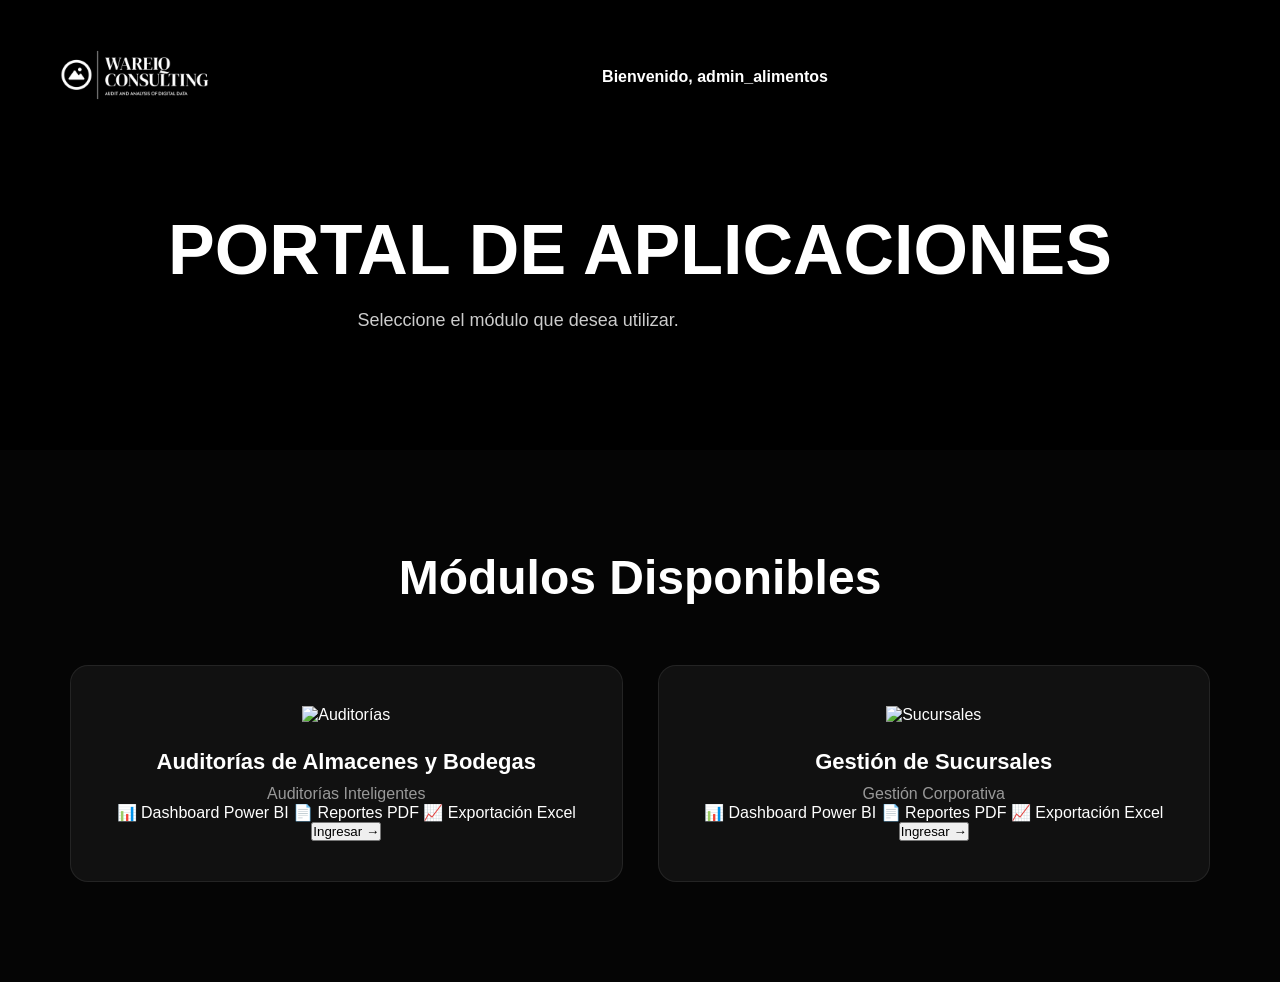
==== apps-alimentos.html @ 6fc06c39 "Add files via upload" ====
<!DOCTYPE html>
<html lang="es">

<head>

    <meta charset="UTF-8">
    <meta name="viewport" content="width=device-width, initial-scale=1.0">

    <title>Aplicaciones | Compañía de Alimentos</title>

    <link rel="stylesheet" href="style.css">

</head>

<body>

<header class="navbar">

    <div class="logo">

        <img src="logo.png" alt="WareIQ">

    </div>

    <nav>

        <span style="color:white;font-weight:600;">

            Bienvenido, admin_alimentos

        </span>

    </nav>

</header>


<section class="page-hero solutions-banner">

    <div class="page-hero-content">

        <h1>PORTAL DE APLICACIONES</h1>

        <p>

            Seleccione el módulo que desea utilizar.

        </p>

    </div>

</section>


<section class="clients">

    <h2>Módulos Disponibles</h2>

    <div class="client-grid">


        <div class="client-card">

            <img src="auditoria-almacenes.jpg" alt="Auditorías">

            <h3>Auditorías de Almacenes y Bodegas</h3>

            <p class="client-type">

                Auditorías Inteligentes

            </p>

            <div class="client-info">

                <span>📊 Dashboard Power BI</span>

                <span>📄 Reportes PDF</span>

                <span>📈 Exportación Excel</span>

            </div>

            <button class="client-btn">

                Ingresar →

            </button>

        </div>



        <div class="client-card">

            <img src="gestion-sucursales.jpg" alt="Sucursales">

            <h3>Gestión de Sucursales</h3>

            <p class="client-type">

                Gestión Corporativa

            </p>

            <div class="client-info">

                <span>📊 Dashboard Power BI</span>

                <span>📄 Reportes PDF</span>

                <span>📈 Exportación Excel</span>

            </div>

            <button class="client-btn">

                Ingresar →

            </button>

        </div>


    </div>

</section>


</body>

</html>
---- style.css ----
*{
    margin:0;
    padding:0;
    box-sizing:border-box;
}

body{
    font-family:'Montserrat', sans-serif;
    background:black;
    color:white;
    overflow-x:hidden;
}

/* NAVBAR */

.navbar{
    position:fixed;
    top:0;
    left:0;
    width:100%;
    height:90px;

    display:grid;
    grid-template-columns:auto 1fr auto;
    align-items:center;

    padding:0 60px;
    z-index:9999;
}

.navbar.scrolled{
    background:rgba(0,0,0,0.9);
}

.logo{
    justify-self:start;
}
.logo img{
    max-height:150px;
    width:auto;
}

nav{
    justify-self:center;
    display:flex;
    gap:40px;
    align-items:center;
}

.menu-btn{
    justify-self:end;
    font-size:28px;
    cursor:pointer;
}

nav a{
    text-decoration:none;
    color:white;
    font-size:14px;
    font-weight:600;
    transition:0.3s;
}

nav a:hover{
    opacity:0.7;
}

/* HERO */

.hero{
    height:100vh;
    position:relative;
    display:flex;
    align-items:center;
    padding:140px 60px 80px;

    background-image:
    linear-gradient(
        to top,
        rgba(0,0,0,0.85),
        rgba(0,0,0,0.35)
    ),
    url('https://images.unsplash.com/photo-1520607162513-77705c0f0d4a?q=80&w=1974&auto=format&fit=crop');

    background-size:cover;
    background-position:center;
    background-repeat:no-repeat;
}

.overlay{
    position:absolute;
    width:100%;
    height:100%;
    background:linear-gradient(
        to top,
        rgba(0,0,0,0.9),
        rgba(0,0,0,0.2)
    );
}

.hero-content{
    position:relative;
    z-index:2;
    max-width:700px;
}

.subtitle{
    font-size:16px;
    margin-bottom:20px;
    letter-spacing:3px;
}

.hero h1{
    font-size:58px;
    line-height:1;
    font-weight:900;
    margin-bottom:30px;
    max-width:700px;
}

.hero-btn{
    padding:18px 45px;
    border:2px solid white;
    background:transparent;
    color:white;
    cursor:pointer;
    font-size:14px;
    font-weight:700;
    transition:0.4s;
}

.hero-btn:hover{
    background:white;
    color:black;
}

/* SERVICES */

.services{

    display:grid;

    grid-template-columns:repeat(auto-fit,minmax(330px,1fr));

    gap:45px;

    padding:140px 80px;

    background:#050505;

}

.service-card{

    background:#0d0d0d;

    border:1px solid rgba(255,255,255,.08);

    border-radius:18px;

    padding:45px;

    transition:.45s;

    position:relative;

    overflow:hidden;

    cursor:pointer;

}

.service-card::before{

    content:"";

    position:absolute;

    inset:0;

    background:linear-gradient(
        135deg,
        rgba(255,187,0,.08),
        transparent 60%
    );

    opacity:0;

    transition:.45s;

}

.service-card:hover{

    transform:translateY(-12px);

    border-color:#d4a017;

    box-shadow:
        0 0 18px rgba(212,160,23,.35),
        0 0 45px rgba(212,160,23,.15);

}

.service-card:hover::before{

    opacity:1;

}

.service-card h2{

    font-size:34px;

    margin-top:25px;

    margin-bottom:20px;

    font-weight:700;

}

.service-card p{

    color:#bdbdbd;

    line-height:1.8;

    font-size:18px;

}

/* ABOUT */

.about{
    display:grid;
    grid-template-columns:1fr 1fr;
    padding:140px 60px;
    gap:50px;
    background:black;
}

.about h2{
    font-size:60px;
    line-height:1.1;
}

.about p{
    font-size:20px;
    line-height:1.8;
    opacity:0.8;
}

/* SOLUTIONS */

.solutions{
    display:grid;
    grid-template-columns:repeat(3,1fr);
}

.solution{
    height:350px;
    display:flex;
    align-items:flex-end;
    padding:40px;
    background-size:cover;
    background-position:center;
    position:relative;
    overflow:hidden;
}

.solution::before{
    content:'';
    position:absolute;
    width:100%;
    height:100%;
    background:rgba(0,0,0,0.45);
    top:0;
    left:0;
}

.solution h3{
    position:relative;
    z-index:2;
    font-size:32px;
}

.solution:nth-child(1){
    background-image:url('https://images.unsplash.com/photo-1554224155-6726b3ff858f');
}

.solution:nth-child(2){
    background-image:url('https://images.unsplash.com/photo-1516321318423-f06f85e504b3');
}

.solution:nth-child(3){
    background-image:url('https://images.unsplash.com/photo-1460925895917-afdab827c52f');
}

/* CONTACT */

.contact{
    padding:150px 60px;
    text-align:center;
    background:#050505;
}

.contact h2{
    font-size:70px;
    margin-bottom:20px;
}

.contact p{
    max-width:700px;
    margin:auto;
    line-height:1.8;
    opacity:0.8;
    margin-bottom:40px;
}

.contact button{
    padding:20px 50px;
    background:white;
    color:black;
    border:none;
    font-weight:700;
    cursor:pointer;
    transition:0.4s;
}

.contact button:hover{
    opacity:0.8;
}

/* RESPONSIVE */

@media(max-width:1000px){

    .hero h1{
        font-size:55px;
    }

    .services{
        grid-template-columns:1fr;
    }

    .solutions{
        grid-template-columns:1fr;
    }

    .about{
        grid-template-columns:1fr;
    }

    nav{
        display:none;
    }

}

/* HERO INTERNO */

.page-hero{
    height:50vh;
    display:flex;
    align-items:center;
    justify-content:center;
    text-align:center;

    position:relative;

    background-size:cover;
    background-position:center;
    background-repeat:no-repeat;

    padding-top:90px;
}

.page-hero::before{
    content:'';
    position:absolute;
    inset:0;

    background:rgba(0,0,0,0.65);
}

.page-hero-content{
    position:relative;
    z-index:2;
}

.page-hero h1{
    font-size:70px;
    font-weight:900;
    margin-bottom:20px;
}

.page-hero p{
    font-size:18px;
    opacity:.8;
    max-width:700px;
}

/* FONDOS PARA CADA PAGINA */

.services-banner{
    background-image:
    url('https://images.unsplash.com/photo-1554224155-6726b3ff858f?q=80&w=1974&auto=format&fit=crop');
}

.about-banner{
    background-image:
    url('https://images.unsplash.com/photo-1521791136064-7986c2920216?q=80&w=1974&auto=format&fit=crop');
}

.solutions-banner{
    background-image:
    url('https://images.unsplash.com/photo-1516321318423-f06f85e504b3?q=80&w=1974&auto=format&fit=crop');
}

.contact-banner{
    background-image:
    url('https://images.unsplash.com/photo-1552664730-d307ca884978?q=80&w=1974&auto=format&fit=crop');
}

.icon{

    font-size:52px;

    color:#d4a017;

    margin-bottom:10px;

    transition:.4s;

}

.service-card:hover .icon{

    transform:scale(1.15);

    text-shadow:0 0 18px rgba(212,160,23,.7);

}

.arrow{

    margin-top:35px;

    color:#d4a017;

    font-size:34px;

    transition:.4s;

}

.service-card:hover .arrow{

    transform:translateX(12px);

}

/* ===========================
   PORTAL DE CLIENTES
=========================== */

.clients{

    padding:100px 70px;

    background:#050505;

    text-align:center;

}

.clients h2{

    font-size:48px;

    margin-bottom:60px;

    font-weight:800;

}

.client-grid{

    display:grid;

    grid-template-columns:repeat(auto-fit,minmax(220px,1fr));

    gap:35px;

}

.client-card{

    background:#111;

    border:1px solid rgba(255,255,255,.08);

    border-radius:18px;

    padding:40px;

    transition:.4s;

    cursor:pointer;

}

.client-card:hover{

    transform:translateY(-10px);

    border-color:#d4a017;

    box-shadow:
    0 0 20px rgba(212,160,23,.30);

}

.client-card img{

    width:140px;

    height:90px;

    object-fit:contain;

    margin-bottom:25px;

}

.client-card h3{

    font-size:22px;

    margin-bottom:10px;

}

.client-card p{

    color:#999;

}

/* ===========================
      LOGIN CLIENTES
=========================== */

.login-section{

    background:#050505;

    padding:120px 20px;

    display:flex;

    justify-content:center;

}

.login-card{

    width:500px;

    background:rgba(20,20,20,.90);

    border:1px solid rgba(255,255,255,.08);

    border-radius:22px;

    padding:55px;

    backdrop-filter:blur(15px);

    transition:.4s;

    box-shadow:0 15px 40px rgba(0,0,0,.45);

}

.login-card:hover{

    border-color:#d4a017;

    box-shadow:
        0 0 20px rgba(212,160,23,.25),
        0 20px 45px rgba(0,0,0,.55);

}

.login-icon{

    width:80px;

    height:80px;

    margin:auto;

    margin-bottom:20px;

    display:flex;

    justify-content:center;

    align-items:center;

    font-size:34px;

    border-radius:50%;

    background:#d4a017;

}

.login-card h2{

    text-align:center;

    font-size:34px;

    margin-bottom:15px;

}

.login-text{

    text-align:center;

    color:#999;

    margin-bottom:40px;

    line-height:1.6;

}

.input-group{

    margin-bottom:25px;

}

.input-group label{

    display:block;

    margin-bottom:10px;

    font-weight:600;

}

.input-group input{

    width:100%;

    padding:18px;

    border-radius:12px;

    border:1px solid rgba(255,255,255,.08);

    background:#111;

    color:white;

    font-size:16px;

    transition:.3s;

}

.input-group input:focus{

    outline:none;

    border-color:#d4a017;

    box-shadow:0 0 15px rgba(212,160,23,.25);

}

.login-btn{

    width:100%;

    padding:18px;

    border:none;

    border-radius:12px;

    margin-top:20px;

    font-size:17px;

    font-weight:700;

    background:#d4a017;

    color:#111;

    cursor:pointer;

    transition:.35s;

}

.login-btn:hover{

    transform:translateY(-3px);

    box-shadow:0 0 20px rgba(212,160,23,.45);

}

/*======================================
            MODAL LOGIN
======================================*/

.modal{

    display:none;

    position:fixed;

    z-index:99999;

    left:0;

    top:0;

    width:100%;

    height:100%;

    background:rgba(0,0,0,.75);

    backdrop-filter:blur(8px);

    justify-content:center;

    align-items:center;

}

.modal-content{

    width:480px;

    background:#111;

    border-radius:20px;

    padding:45px;

    border:1px solid rgba(255,255,255,.08);

    position:relative;

    animation:modalOpen .35s ease;

    box-shadow:0 25px 60px rgba(0,0,0,.6);

}

@keyframes modalOpen{

    from{

        opacity:0;

        transform:translateY(-30px);

    }

    to{

        opacity:1;

        transform:translateY(0);

    }

}

.close{

    position:absolute;

    right:25px;

    top:18px;

    font-size:34px;

    cursor:pointer;

    color:white;

    transition:.3s;

}

.close:hover{

    color:#d4a017;

}

.modal-content h2{

    text-align:center;

    margin-bottom:10px;

    font-size:34px;

}

.modal-content p{

    text-align:center;

    color:#aaa;

    margin-bottom:35px;

}

.modal-content form{

    display:flex;

    flex-direction:column;

}

.modal-content label{

    margin-bottom:8px;

    margin-top:18px;

    font-weight:600;

}

.modal-content input,
.modal-content select{

    padding:16px;

    border-radius:10px;

    border:1px solid rgba(255,255,255,.08);

    background:#1a1a1a;

    color:white;

    font-size:15px;

}

.modal-content input:focus,
.modal-content select:focus{

    outline:none;

    border-color:#d4a017;

    box-shadow:0 0 15px rgba(212,160,23,.25);

}

.modal-content button{

    margin-top:35px;

    padding:18px;

    border:none;

    border-radius:10px;

    background:#d4a017;

    color:black;

    font-size:16px;

    font-weight:700;

    cursor:pointer;

    transition:.3s;

}

.modal-content button:hover{

    transform:translateY(-3px);

    box-shadow:0 0 18px rgba(212,160,23,.4);

}

.empresa-seleccionada{

    margin-top: 10px;
    margin-bottom: 25px;

    color: #d4a017;

    font-weight: 600;

    text-align: center;

    font-size: 16px;

}
#mensajeLogin{

    margin-top:20px;

    text-align:center;

    font-weight:bold;

    min-height:24px;

}
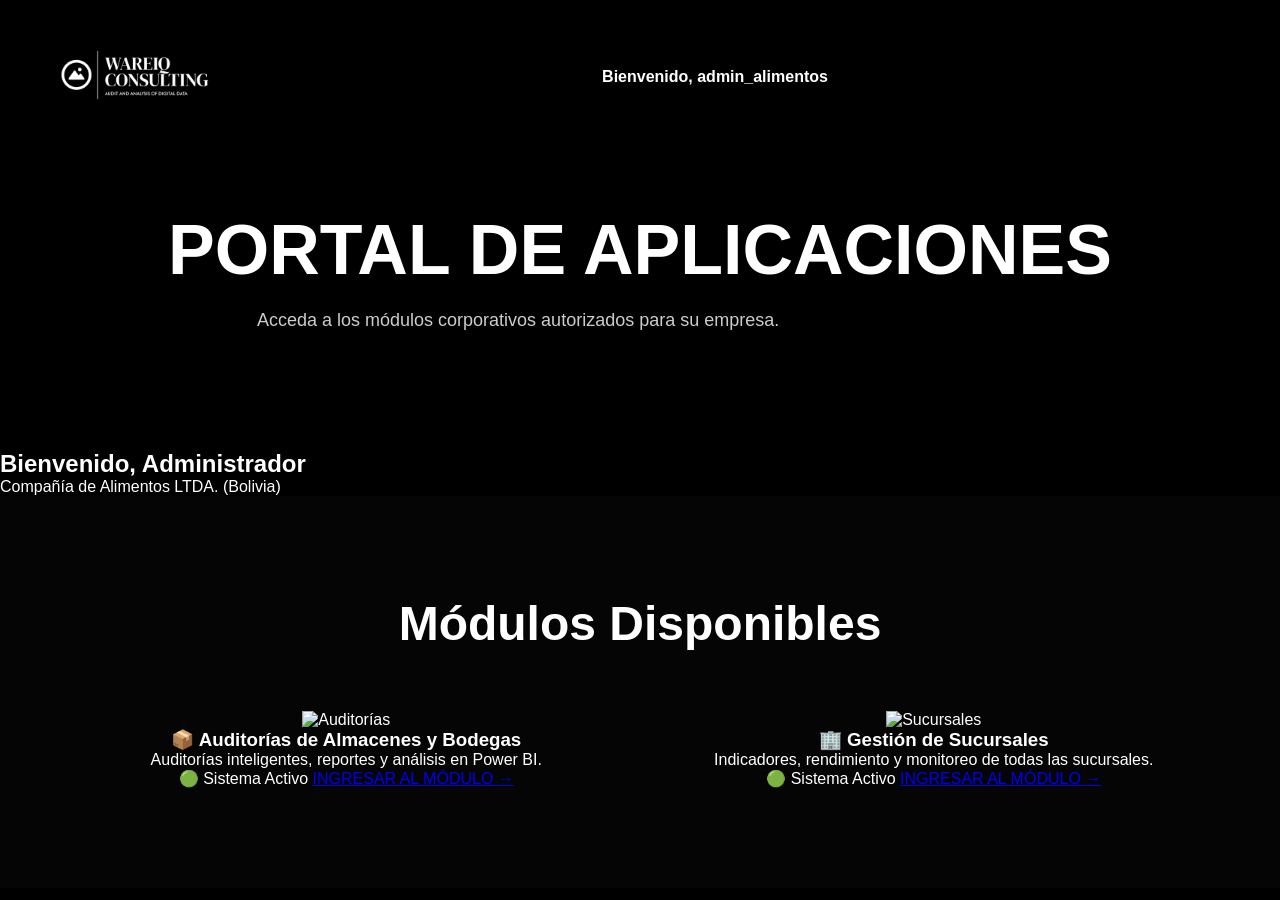
==== commit 961c1d8a: "Update apps-alimentos.html" ====
--- a/apps-alimentos.html
+++ b/apps-alimentos.html
@@ -43,14 +43,24 @@
 
         <p>
 
-            Seleccione el módulo que desea utilizar.
+            Acceda a los módulos corporativos autorizados para su empresa.
 
         </p>
 
     </div>
 
 </section>
+<section class="welcome-apps">
 
+    <h2>Bienvenido, Administrador</h2>
+
+    <p>
+
+        Compañía de Alimentos LTDA. (Bolivia)
+
+    </p>
+
+</section>
 
 <section class="clients">
 
@@ -59,74 +69,75 @@
     <div class="client-grid">
 
 
-        <div class="client-card">
+<div class="app-card">
 
-            <img src="auditoria-almacenes.jpg" alt="Auditorías">
+    <img src="auditoria-almacenes.jpg" alt="Auditorías">
 
-            <h3>Auditorías de Almacenes y Bodegas</h3>
+    <div class="app-overlay">
 
-            <p class="client-type">
+        <h3>📦 Auditorías de Almacenes y Bodegas</h3>
 
-                Auditorías Inteligentes
+        <p>
+            Auditorías inteligentes,
+            reportes y análisis en Power BI.
+        </p>
 
-            </p>
+        <span class="status">
 
-            <div class="client-info">
+            🟢 Sistema Activo
 
-                <span>📊 Dashboard Power BI</span>
+        </span>
 
-                <span>📄 Reportes PDF</span>
+       <a href="dashboard-auditorias.html" class="app-btn">
 
-                <span>📈 Exportación Excel</span>
+    INGRESAR AL MÓDULO →
 
-            </div>
+</a>
 
-            <button class="client-btn">
+    </div>
 
-                Ingresar →
+</div>
 
-            </button>
+<div class="app-card">
 
-        </div>
+    <img src="gestion-sucursales.jpg" alt="Sucursales">
+
+    <div class="app-overlay">
+
+        <h3>🏢 Gestión de Sucursales</h3>
+
+        <p>
+
+            Indicadores,
+            rendimiento y monitoreo
+            de todas las sucursales.
+
+        </p>
+
+        <span class="status">
+
+            🟢 Sistema Activo
+
+        </span>
+
+<a href="dashboard-sucursales.html" class="app-btn">
+
+    INGRESAR AL MÓDULO →
+
+</a>
+
+    </div>
+
+</div>
 
 
-
-        <div class="client-card">
-
-            <img src="gestion-sucursales.jpg" alt="Sucursales">
-
-            <h3>Gestión de Sucursales</h3>
-
-            <p class="client-type">
-
-                Gestión Corporativa
-
-            </p>
-
-            <div class="client-info">
-
-                <span>📊 Dashboard Power BI</span>
-
-                <span>📄 Reportes PDF</span>
-
-                <span>📈 Exportación Excel</span>
-
-            </div>
-
-            <button class="client-btn">
-
-                Ingresar →
-
-            </button>
-
-        </div>
 
 
     </div>
 
 </section>
-
+<script src="script.js"></script>
 
 </body>
 
-</html>+</html>
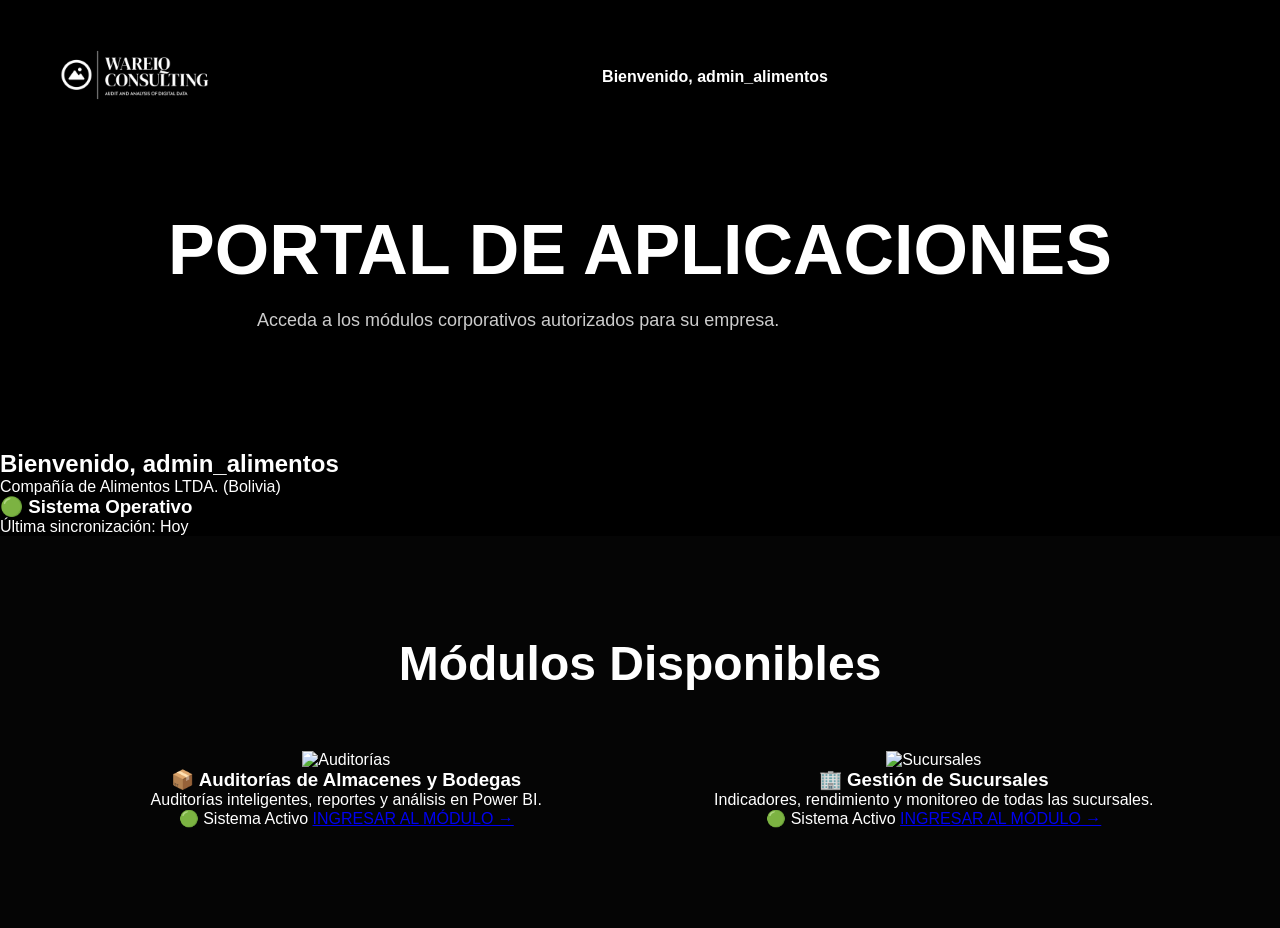
==== commit c4f6dbc2: "Update apps-alimentos.html" ====
--- a/apps-alimentos.html
+++ b/apps-alimentos.html
@@ -50,15 +50,33 @@
     </div>
 
 </section>
-<section class="welcome-apps">
 
-    <h2>Bienvenido, Administrador</h2>
+    <section class="welcome-apps">
 
-    <p>
+    <div class="welcome-left">
 
-        Compañía de Alimentos LTDA. (Bolivia)
+        <h2>Bienvenido, admin_alimentos</h2>
 
-    </p>
+        <p>
+
+            Compañía de Alimentos LTDA. (Bolivia)
+
+        </p>
+
+    </div>
+
+    <div class="system-status">
+
+        <h3>🟢 Sistema Operativo</h3>
+
+        <p>
+
+            Última sincronización:
+            Hoy
+
+        </p>
+
+    </div>
 
 </section>
 
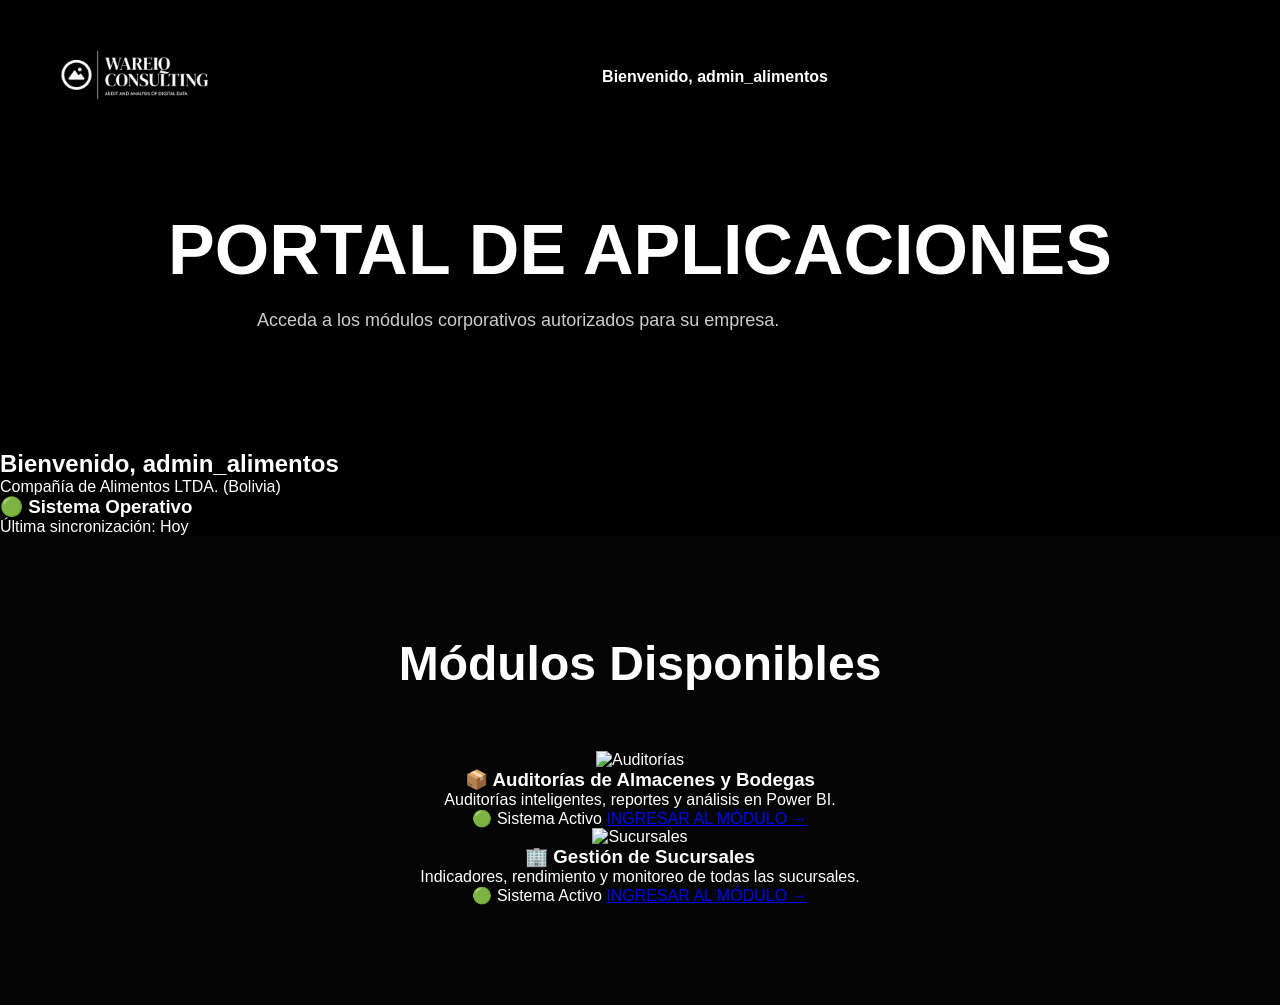
==== commit d5627276: "Update apps-alimentos.html" ====
--- a/apps-alimentos.html
+++ b/apps-alimentos.html
@@ -84,7 +84,7 @@
 
     <h2>Módulos Disponibles</h2>
 
-    <div class="client-grid">
+    <div class="apps-grid">
 
 
 <div class="app-card">
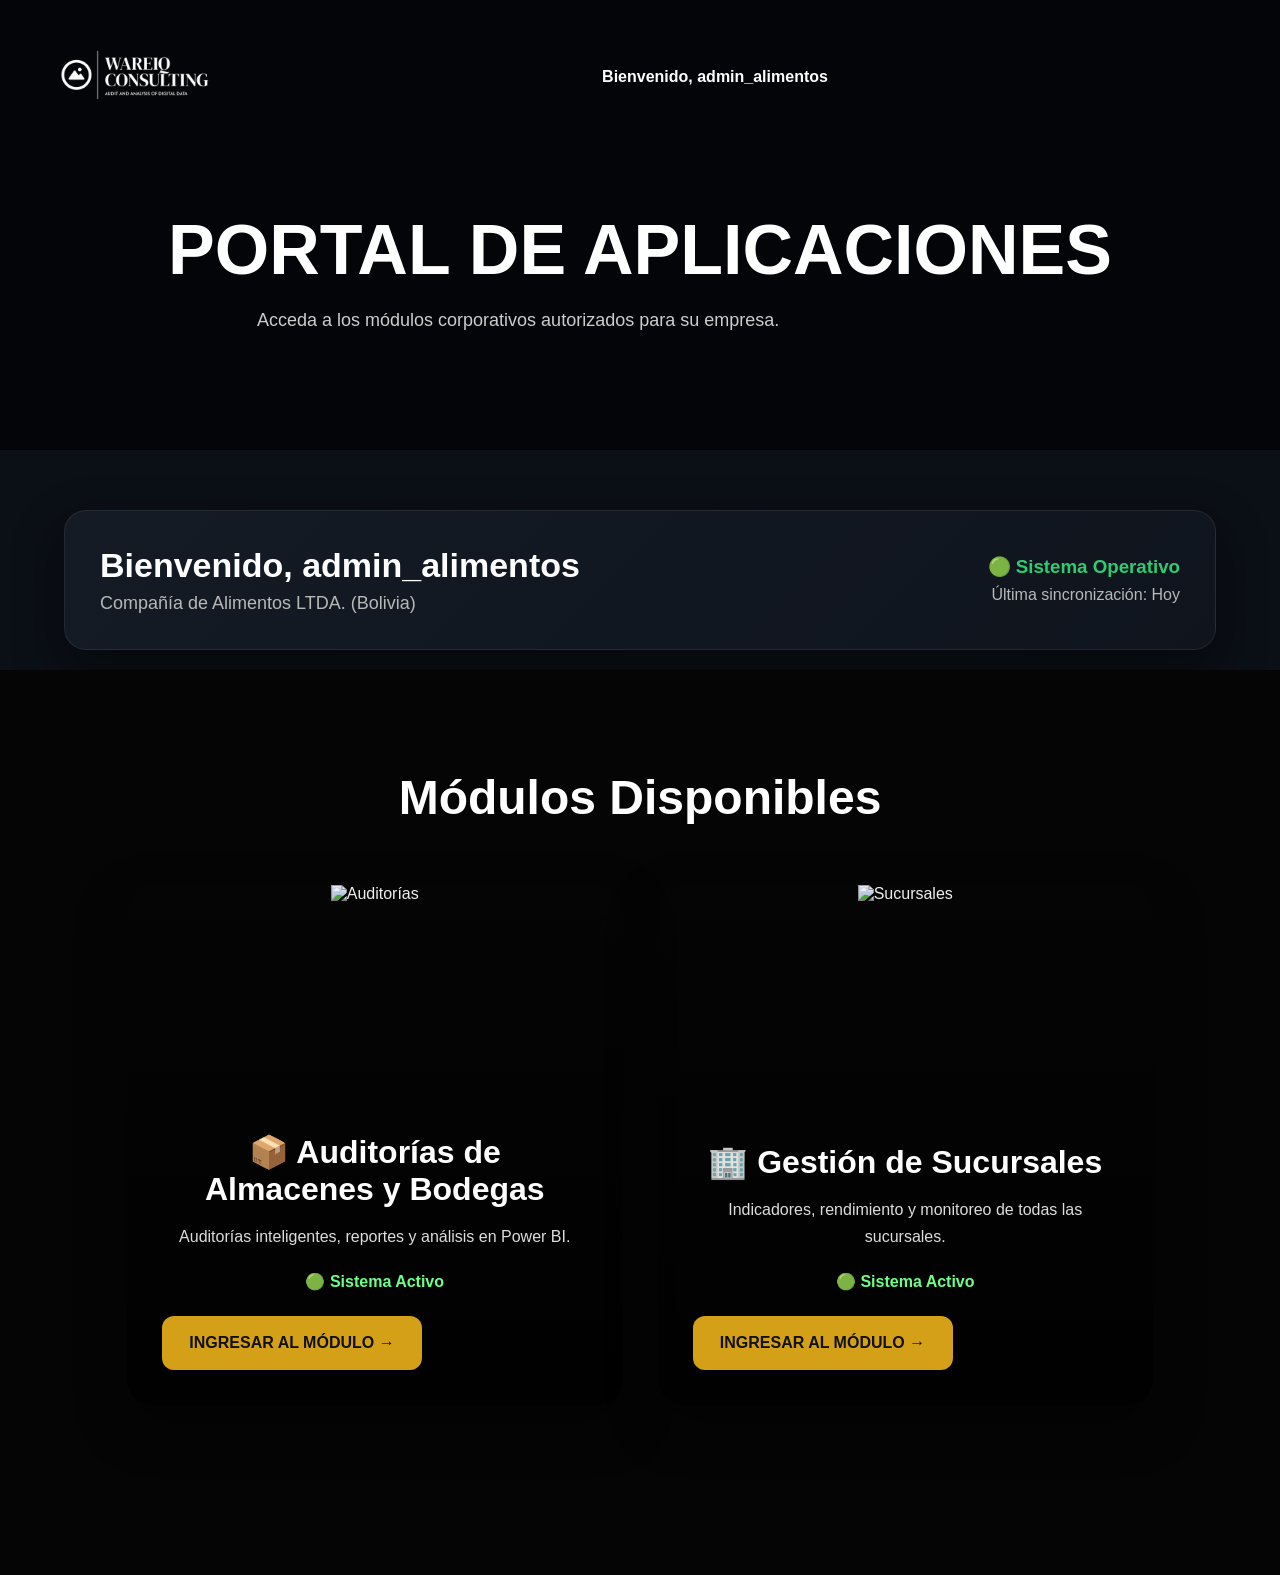
==== commit 29fb22f7: "Update apps-alimentos.html" ====
--- a/apps-alimentos.html
+++ b/apps-alimentos.html
@@ -8,7 +8,8 @@
 
     <title>Aplicaciones | Compañía de Alimentos</title>
 
-    <link rel="stylesheet" href="style.css">
+     <link rel="stylesheet" href="style.css">
+    <link rel="stylesheet" href="apps.css">
 
 </head>
 
--- a/apps.css
+++ b/apps.css
@@ -0,0 +1,224 @@
+/*======================================
+        APPS PORTAL
+======================================*/
+
+body{
+
+    margin:0;
+    background:#0b0f16;
+    color:white;
+    font-family:Arial, Helvetica, sans-serif;
+
+}
+
+/*======================================
+        WELCOME
+======================================*/
+
+.welcome-apps{
+
+    width:90%;
+    max-width:1300px;
+
+    margin:60px auto 20px;
+
+    background:linear-gradient(135deg,#141b25,#0f141d);
+
+    border:1px solid rgba(255,255,255,.08);
+
+    border-radius:22px;
+
+    padding:35px;
+
+    display:flex;
+
+    justify-content:space-between;
+
+    align-items:center;
+
+    box-shadow:0 20px 50px rgba(0,0,0,.45);
+
+}
+
+.welcome-left h2{
+
+    font-size:34px;
+
+    margin-bottom:8px;
+
+}
+
+.welcome-left p{
+
+    color:#b8b8b8;
+
+    font-size:18px;
+
+}
+
+.system-status{
+
+    text-align:right;
+
+}
+
+.system-status h3{
+
+    color:#2ecc71;
+
+    margin-bottom:8px;
+
+}
+
+.system-status p{
+
+    color:#b8b8b8;
+
+}
+/*======================================
+        APPS GRID
+======================================*/
+
+.apps-grid{
+
+    width:90%;
+
+    max-width:1300px;
+
+    margin:auto;
+
+    display:grid;
+
+    grid-template-columns:repeat(auto-fit,minmax(420px,1fr));
+
+    gap:35px;
+
+    padding-bottom:70px;
+
+}
+
+.app-card{
+
+    position:relative;
+
+    overflow:hidden;
+
+    border-radius:25px;
+
+    height:520px;
+
+    cursor:pointer;
+
+    transition:.45s;
+
+    box-shadow:0 20px 50px rgba(0,0,0,.4);
+
+}
+
+.app-card:hover{
+
+    transform:translateY(-12px);
+
+}
+
+.app-card img{
+
+    width:100%;
+
+    height:100%;
+
+    object-fit:cover;
+
+    transition:1s;
+
+}
+
+.app-card:hover img{
+
+    transform:scale(1.12);
+
+}
+
+.app-overlay{
+
+    position:absolute;
+
+    inset:0;
+
+    display:flex;
+
+    flex-direction:column;
+
+    justify-content:flex-end;
+
+    padding:35px;
+
+    background:linear-gradient(
+
+        rgba(0,0,0,.05),
+
+        rgba(0,0,0,.85)
+
+    );
+
+}
+
+.app-overlay h3{
+
+    font-size:32px;
+
+    margin-bottom:15px;
+
+}
+
+.app-overlay p{
+
+    color:#dddddd;
+
+    line-height:1.7;
+
+    margin-bottom:22px;
+
+}
+
+.status{
+
+    display:inline-block;
+
+    margin-bottom:25px;
+
+    color:#6cff88;
+
+    font-weight:bold;
+
+}
+
+.app-btn{
+
+    width:260px;
+
+    text-align:center;
+
+    padding:18px;
+
+    border-radius:12px;
+
+    text-decoration:none;
+
+    background:#d4a017;
+
+    color:#111;
+
+    font-weight:700;
+
+    transition:.35s;
+
+}
+
+.app-btn:hover{
+
+    transform:translateY(-4px);
+
+    box-shadow:0 0 25px rgba(212,160,23,.5);
+
+}
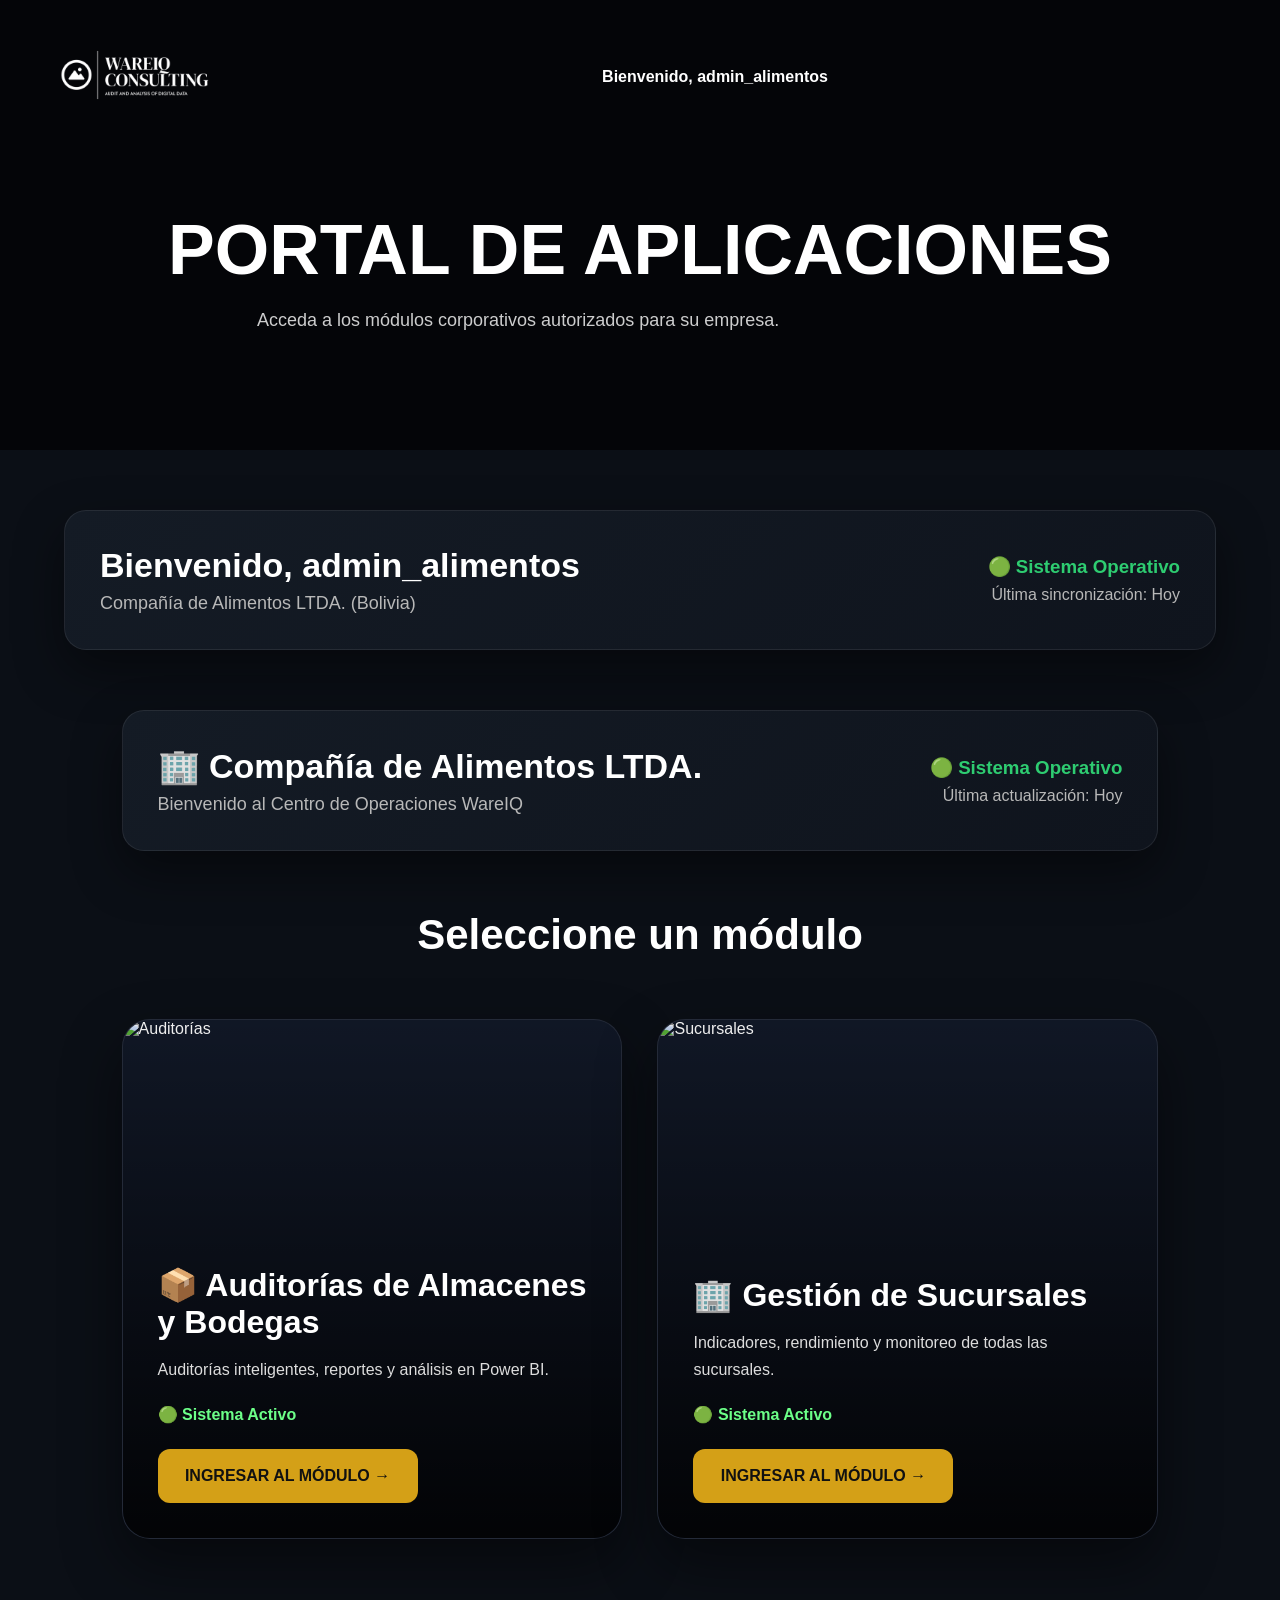
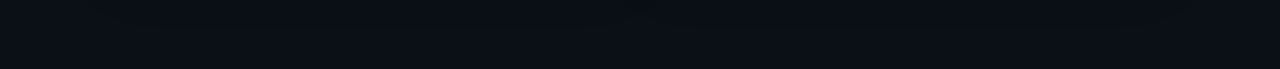
==== commit 3a97af7a: "Update apps-alimentos.html" ====
--- a/apps-alimentos.html
+++ b/apps-alimentos.html
@@ -81,9 +81,41 @@
 
 </section>
 
-<section class="clients">
+<section class="apps-container">
 
-    <h2>Módulos Disponibles</h2>
+    <div class="welcome-apps">
+
+        <div class="welcome-left">
+
+            <h2>🏢 Compañía de Alimentos LTDA.</h2>
+
+            <p>
+
+                Bienvenido al Centro de Operaciones WareIQ
+
+            </p>
+
+        </div>
+
+        <div class="system-status">
+
+            <h3>🟢 Sistema Operativo</h3>
+
+            <p>
+
+                Última actualización: Hoy
+
+            </p>
+
+        </div>
+
+    </div>
+
+    <h2 class="apps-title">
+
+        Seleccione un módulo
+
+    </h2>
 
     <div class="apps-grid">
 
--- a/apps.css
+++ b/apps.css
@@ -76,6 +76,31 @@
 
 }
 /*======================================
+        APPS CONTAINER
+======================================*/
+
+.apps-container{
+
+    width:90%;
+    max-width:1400px;
+
+    margin:60px auto;
+
+}
+.apps-title{
+
+    text-align:center;
+
+    font-size:42px;
+
+    margin:60px 0;
+
+    color:white;
+
+}
+
+
+/*======================================
         APPS GRID
 ======================================*/
 
@@ -103,21 +128,25 @@
 
     overflow:hidden;
 
-    border-radius:25px;
+    border-radius:28px;
 
     height:520px;
 
-    cursor:pointer;
+    border:1px solid rgba(255,255,255,.08);
+
+    background:#111827;
 
     transition:.45s;
 
-    box-shadow:0 20px 50px rgba(0,0,0,.4);
+    box-shadow:0 25px 60px rgba(0,0,0,.45);
 
 }
 
 .app-card:hover{
 
-    transform:translateY(-12px);
+    transform:translateY(-12px) scale(1.02);
+
+    box-shadow:0 35px 80px rgba(0,0,0,.65);
 
 }
 
@@ -195,6 +224,8 @@
 
 .app-btn{
 
+    display:inline-block;
+
     width:260px;
 
     text-align:center;
@@ -203,13 +234,13 @@
 
     border-radius:12px;
 
+    background:#d4a017;
+
+    color:#111;
+
     text-decoration:none;
 
-    background:#d4a017;
-
-    color:#111;
-
-    font-weight:700;
+    font-weight:bold;
 
     transition:.35s;
 
@@ -217,8 +248,12 @@
 
 .app-btn:hover{
 
+    background:#e6b325;
+
     transform:translateY(-4px);
 
-    box-shadow:0 0 25px rgba(212,160,23,.5);
-
-}
+    box-shadow:0 0 30px rgba(212,160,23,.55);
+
+}
+
+
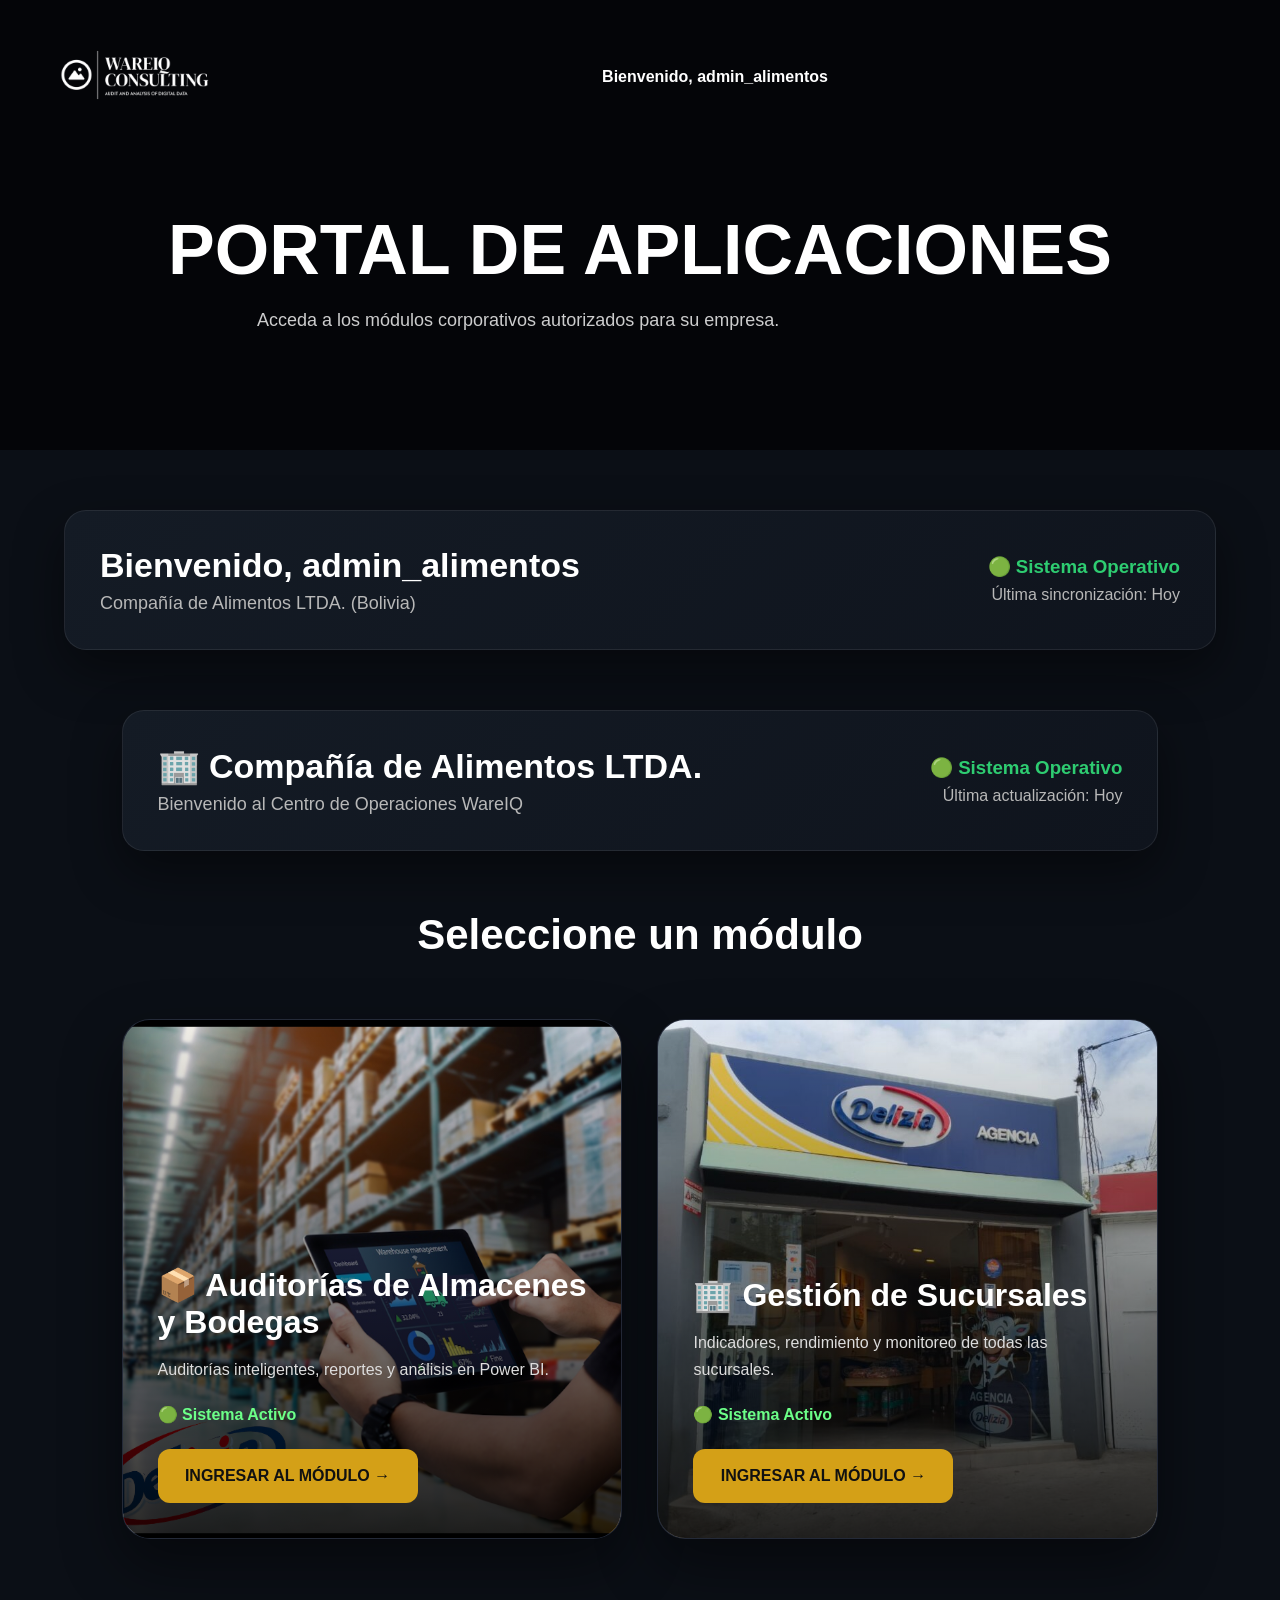
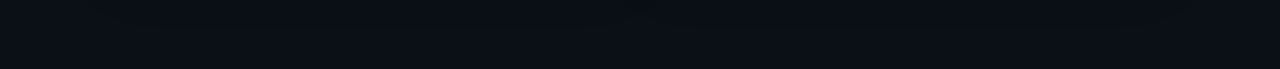
==== commit c194ca48: "Update apps-alimentos.html" ====
--- a/apps-alimentos.html
+++ b/apps-alimentos.html
@@ -122,7 +122,7 @@
 
 <div class="app-card">
 
-    <img src="auditoria-almacenes.jpg" alt="Auditorías">
+    <img src="auditoria-almacenes.png" alt="Auditorías">
 
     <div class="app-overlay">
 
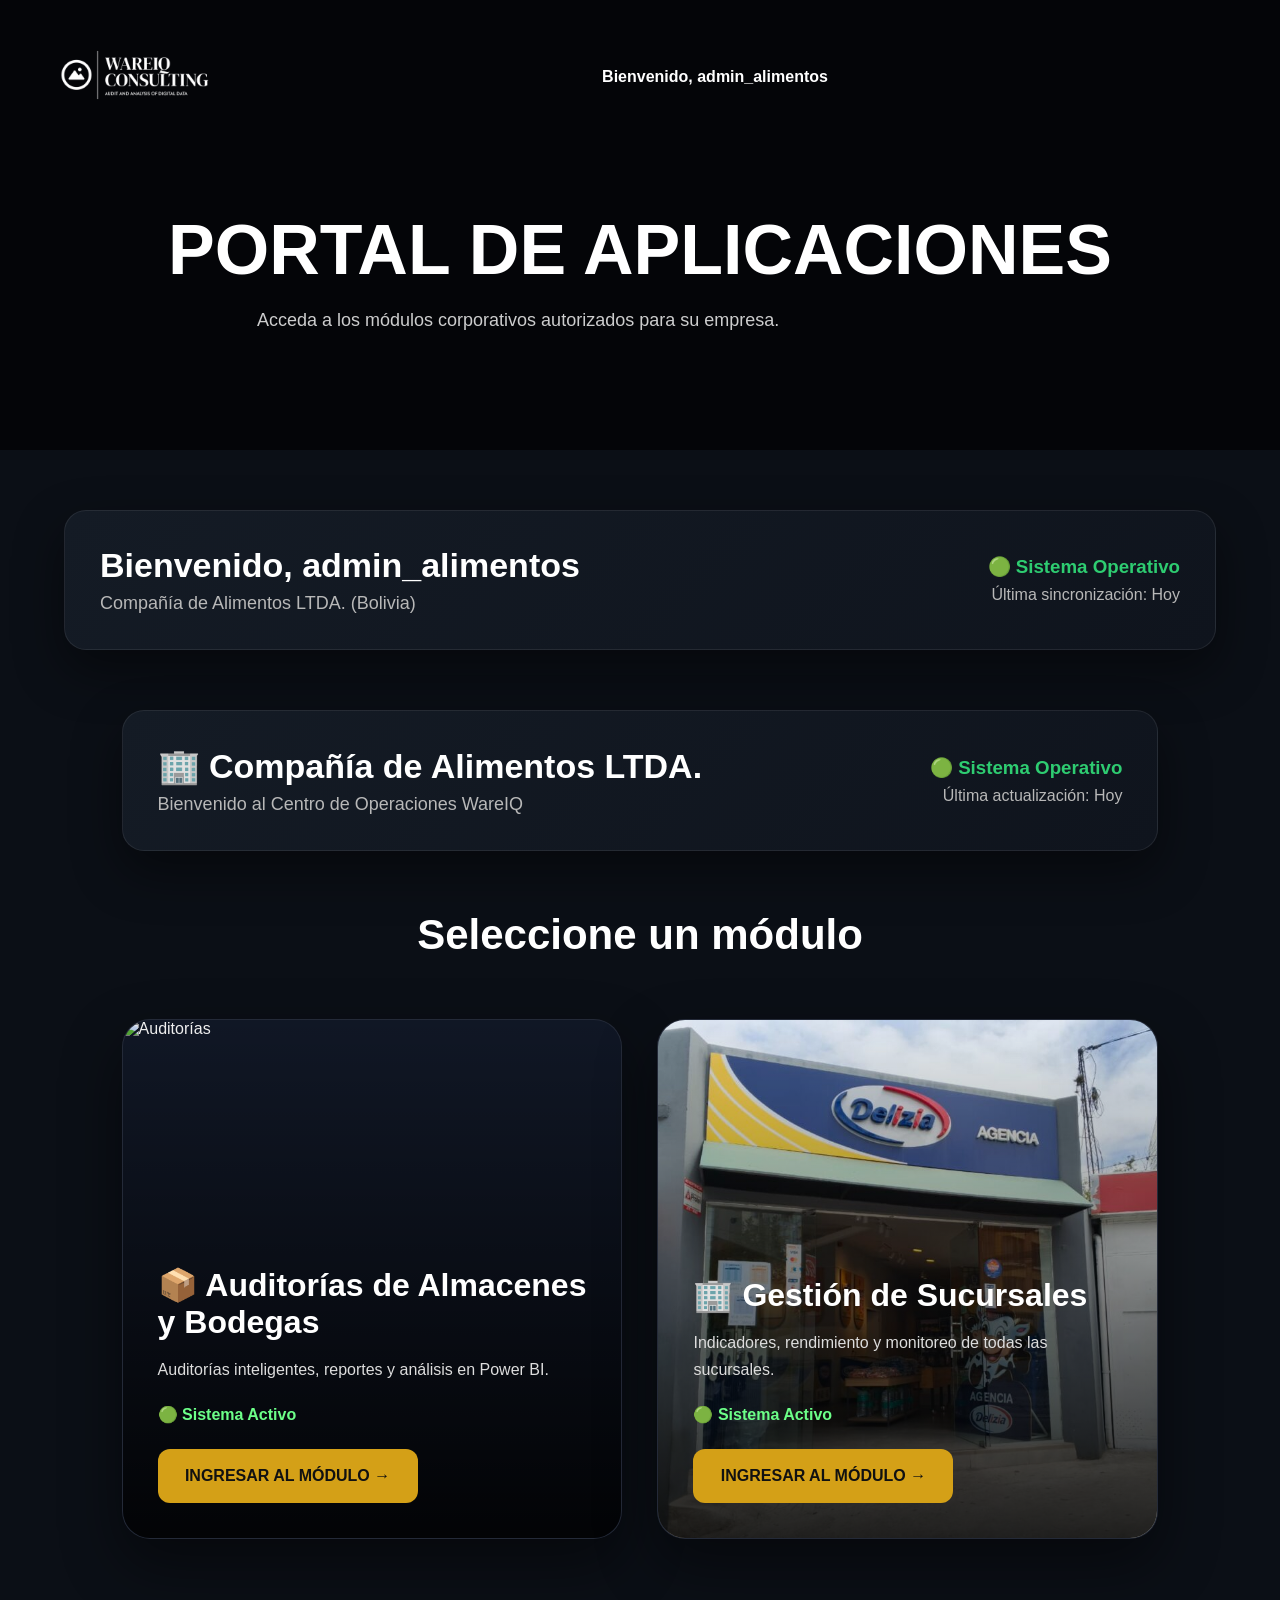
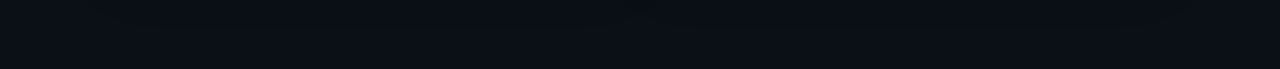
==== commit 3827dda4: "Update apps-alimentos.html" ====
--- a/apps-alimentos.html
+++ b/apps-alimentos.html
@@ -122,7 +122,7 @@
 
 <div class="app-card">
 
-    <img src="auditoria-almacenes.png" alt="Auditorías">
+    <img src="auditoria-almacenes1.png" alt="Auditorías">
 
     <div class="app-overlay">
 
